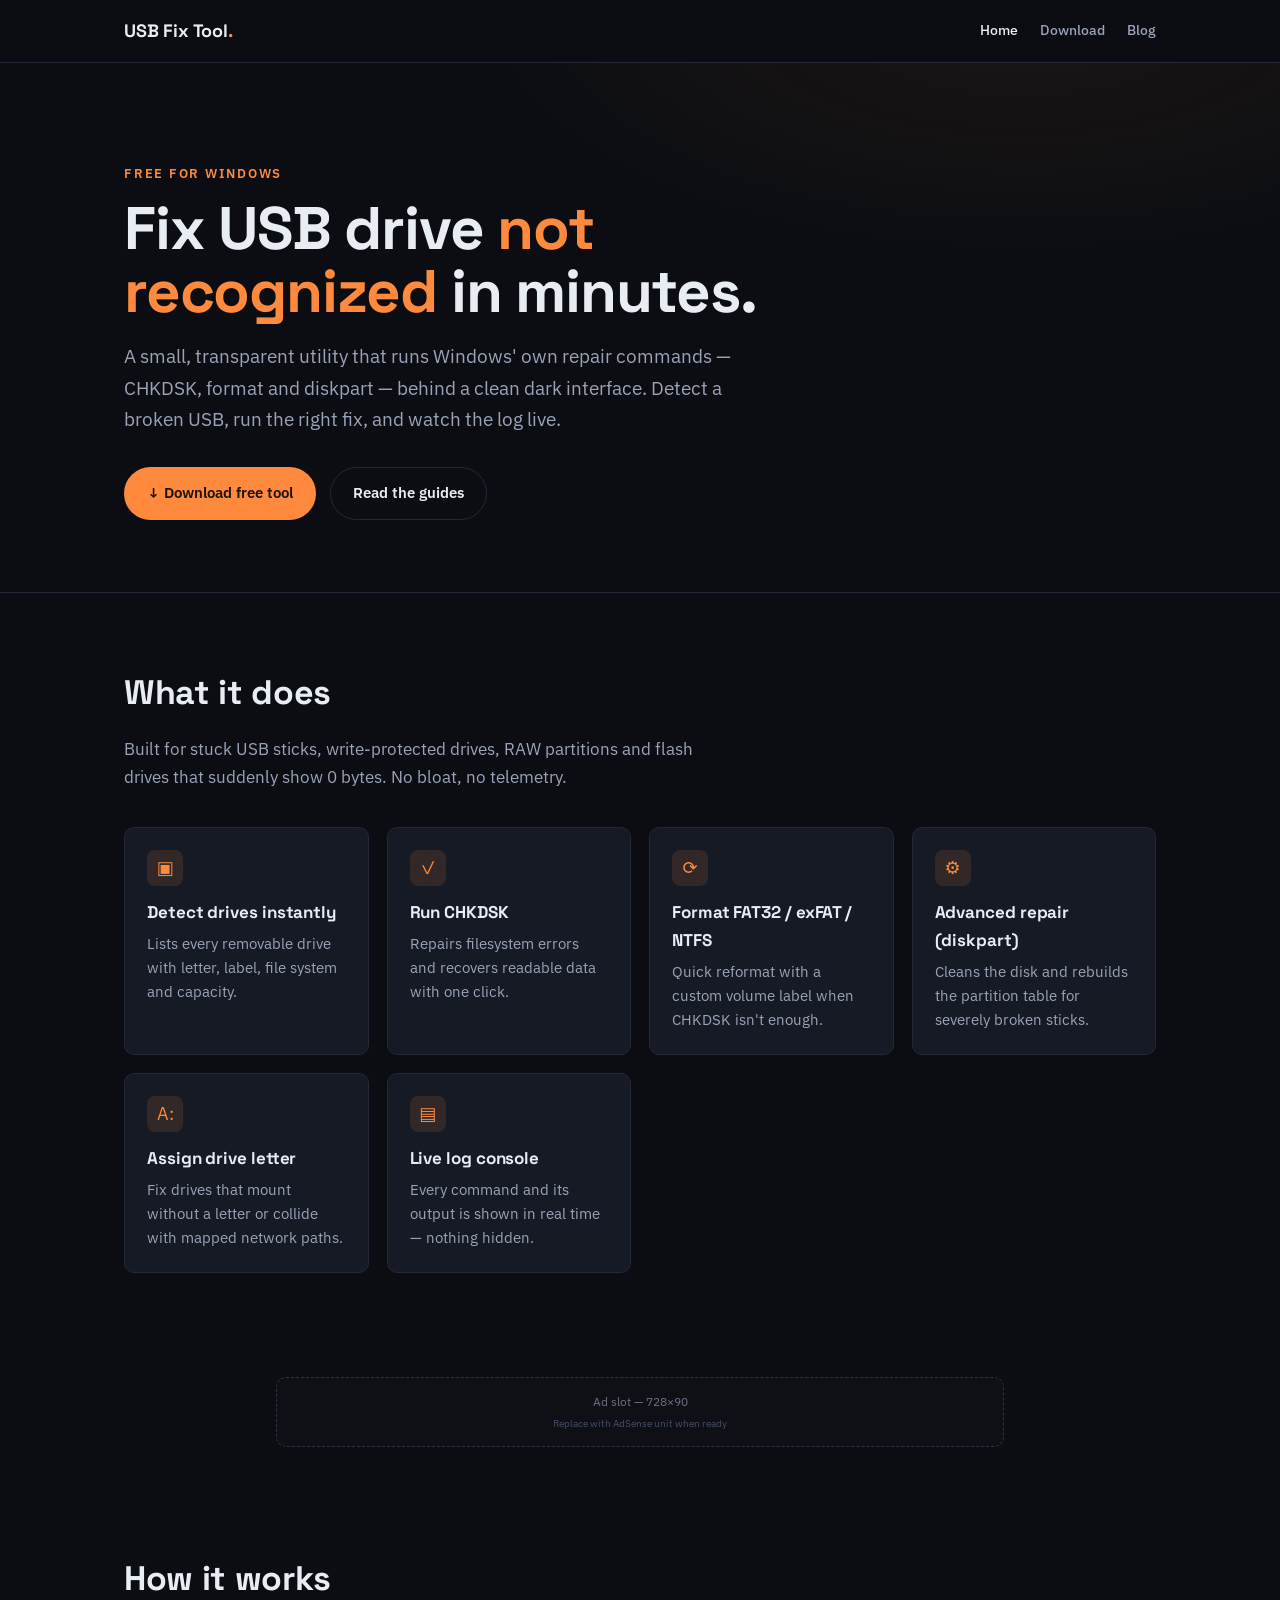
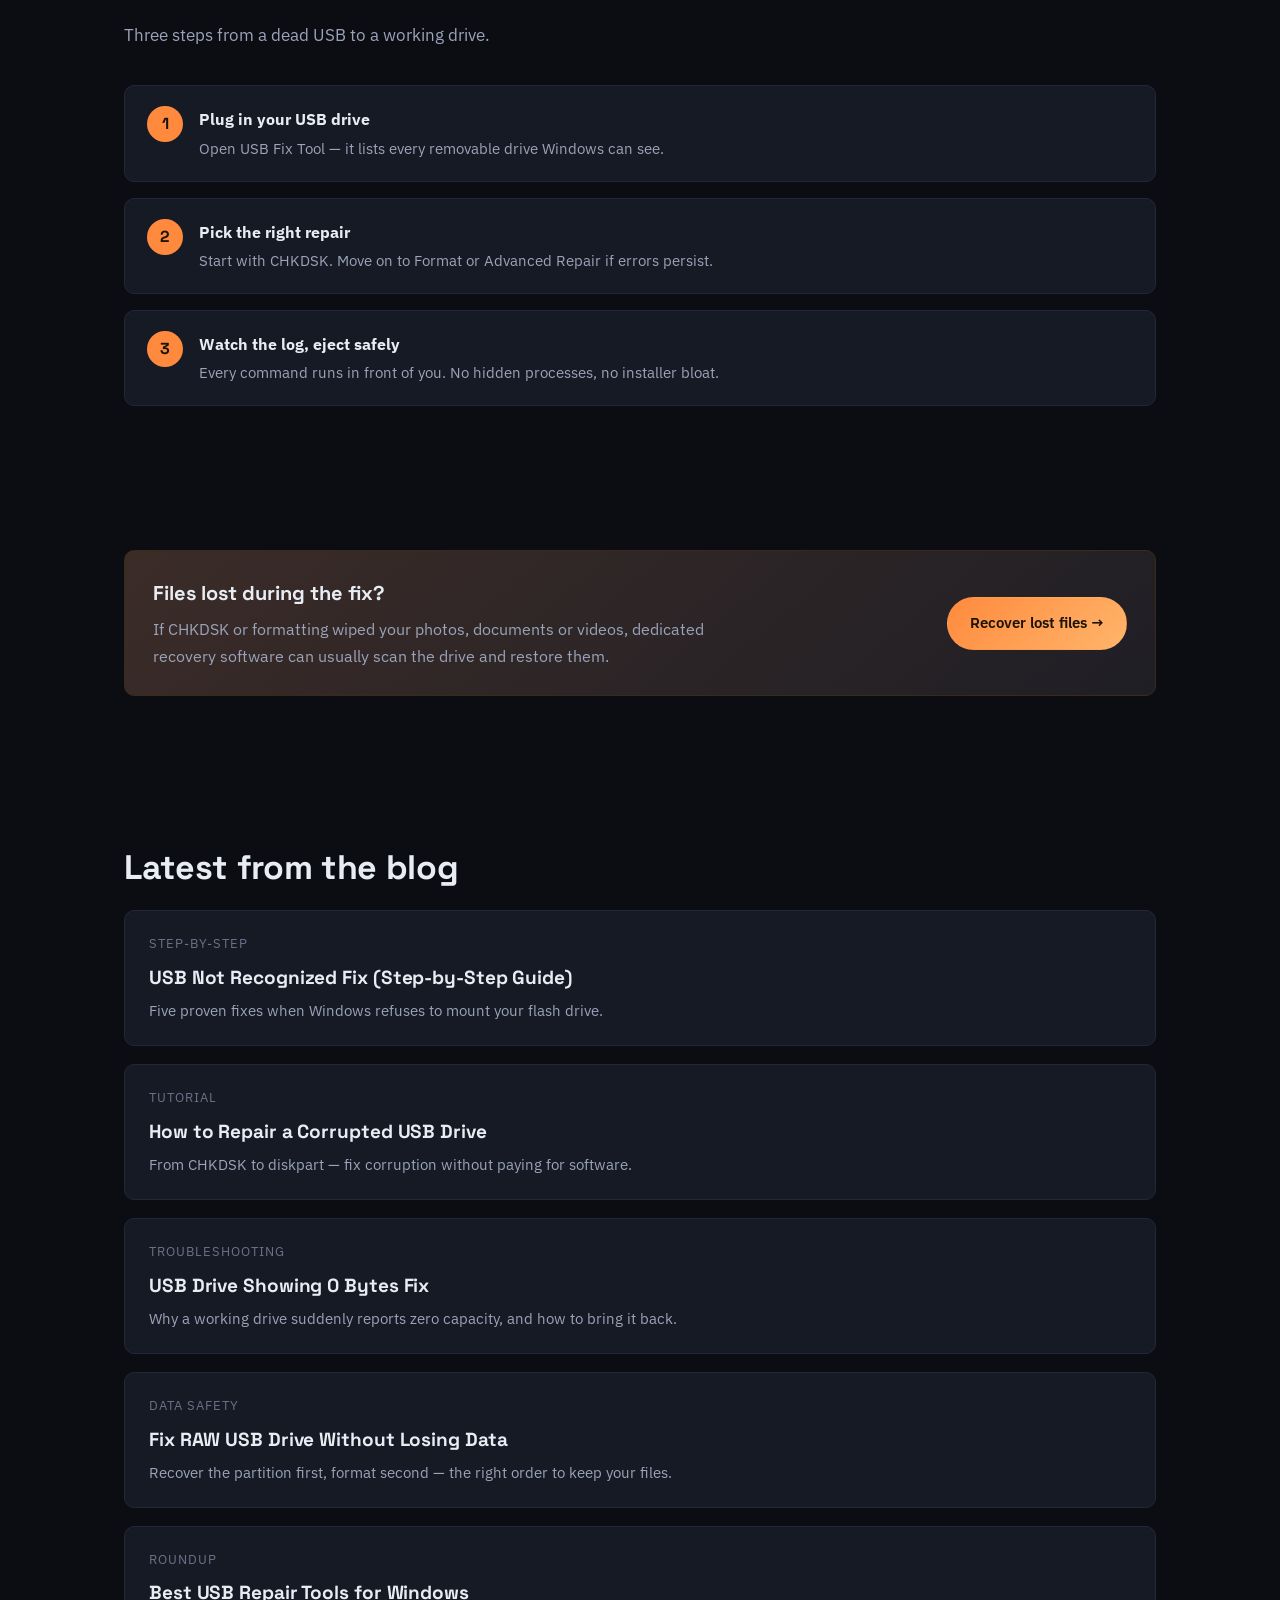
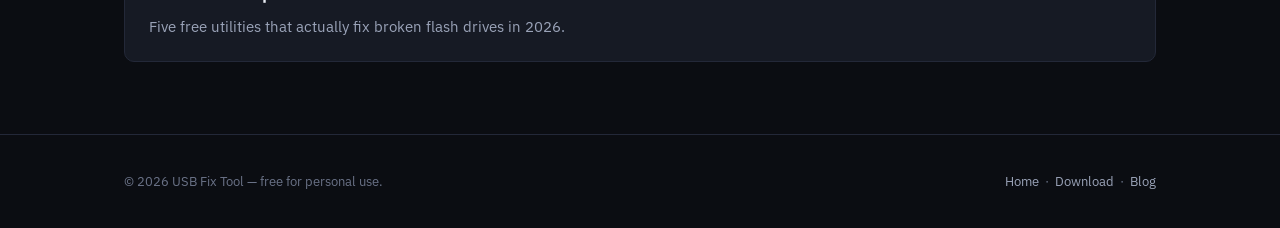
==== usb-fix-tool/website/index.html @ 9ffd5582 "auto-commit for c8b52fb1-65b9-4f06-ab28-94b35c2e2e53" ====
<!DOCTYPE html>
<html lang="en">
<head>
<meta charset="UTF-8" />
<meta name="viewport" content="width=device-width, initial-scale=1.0" />
<title>USB Fix Tool — Fix USB Drive Not Recognized in Minutes (Free)</title>
<meta name="description" content="Free Windows tool to repair USB drives that are not recognized, show 0 bytes, or appear as RAW. Run CHKDSK, format and rebuild partitions in one click.">
<meta name="keywords" content="usb fix tool, usb not recognized, repair usb drive, fix raw usb, usb 0 bytes fix, format flash drive">
<link rel="canonical" href="https://example.com/" />

<!-- Open Graph -->
<meta property="og:type" content="website" />
<meta property="og:title" content="USB Fix Tool — Fix USB Drive Not Recognized in Minutes" />
<meta property="og:description" content="A free, lightweight Windows utility to detect, repair and reformat broken USB drives." />
<meta property="og:url" content="https://example.com/" />
<meta property="og:image" content="https://example.com/assets/og-cover.png" />
<meta name="twitter:card" content="summary_large_image" />

<!-- AdSense placeholder (replace ca-pub-XXXXXXXXXX with your publisher id) -->
<!--
<script async src="https://pagead2.googlesyndication.com/pagead/js/adsbygoogle.js?client=ca-pub-XXXXXXXXXX"
        crossorigin="anonymous"></script>
-->

<!-- Analytics placeholder
<script async src="https://www.googletagmanager.com/gtag/js?id=G-XXXXXXX"></script>
<script>
  window.dataLayer = window.dataLayer || [];
  function gtag(){dataLayer.push(arguments);}
  gtag('js', new Date());
  gtag('config', 'G-XXXXXXX');
</script>
-->

<link rel="preconnect" href="https://fonts.googleapis.com">
<link rel="preconnect" href="https://fonts.gstatic.com" crossorigin>
<link href="https://fonts.googleapis.com/css2?family=Space+Grotesk:wght@500;600;700&family=IBM+Plex+Sans:wght@400;500;600&family=JetBrains+Mono:wght@400;500&display=swap" rel="stylesheet">
<link rel="stylesheet" href="css/style.css" />

<script type="application/ld+json">
{
  "@context": "https://schema.org",
  "@type": "SoftwareApplication",
  "name": "USB Fix Tool",
  "operatingSystem": "Windows 10, Windows 11",
  "applicationCategory": "UtilitiesApplication",
  "offers": { "@type": "Offer", "price": "0", "priceCurrency": "USD" },
  "aggregateRating": {
    "@type": "AggregateRating", "ratingValue": "4.7", "ratingCount": "812"
  }
}
</script>
</head>
<body>

<header class="site-header">
  <div class="nav">
    <a class="brand" href="index.html">USB Fix Tool<span class="dot">.</span></a>
    <nav class="nav-links">
      <a href="index.html">Home</a>
      <a href="download.html">Download</a>
      <a href="blog.html">Blog</a>
    </nav>
  </div>
</header>

<main>
  <section class="hero">
    <div class="container">
      <span class="eyebrow">Free for Windows</span>
      <h1>Fix USB drive <span class="accent">not recognized</span> in minutes.</h1>
      <p class="lead">
        A small, transparent utility that runs Windows' own repair commands —
        CHKDSK, format and diskpart — behind a clean dark interface. Detect
        a broken USB, run the right fix, and watch the log live.
      </p>
      <div class="hero-actions">
        <a class="btn btn-primary" href="download.html">↓ Download free tool</a>
        <a class="btn btn-ghost" href="blog.html">Read the guides</a>
      </div>
    </div>
  </section>

  <section>
    <div class="container">
      <h2>What it does</h2>
      <p class="section-lead">
        Built for stuck USB sticks, write-protected drives, RAW partitions and
        flash drives that suddenly show 0 bytes. No bloat, no telemetry.
      </p>

      <div class="grid">
        <div class="card">
          <div class="icon">▣</div>
          <h3>Detect drives instantly</h3>
          <p>Lists every removable drive with letter, label, file system and capacity.</p>
        </div>
        <div class="card">
          <div class="icon">✓</div>
          <h3>Run CHKDSK</h3>
          <p>Repairs filesystem errors and recovers readable data with one click.</p>
        </div>
        <div class="card">
          <div class="icon">⟳</div>
          <h3>Format FAT32 / exFAT / NTFS</h3>
          <p>Quick reformat with a custom volume label when CHKDSK isn't enough.</p>
        </div>
        <div class="card">
          <div class="icon">⚙</div>
          <h3>Advanced repair (diskpart)</h3>
          <p>Cleans the disk and rebuilds the partition table for severely broken sticks.</p>
        </div>
        <div class="card">
          <div class="icon">A:</div>
          <h3>Assign drive letter</h3>
          <p>Fix drives that mount without a letter or collide with mapped network paths.</p>
        </div>
        <div class="card">
          <div class="icon">▤</div>
          <h3>Live log console</h3>
          <p>Every command and its output is shown in real time — nothing hidden.</p>
        </div>
      </div>
    </div>
  </section>

  <!-- AdSense placeholder slot -->
  <div class="ad-slot" aria-label="Advertisement">
    Ad slot — 728×90
    <small>Replace with AdSense unit when ready</small>
  </div>

  <section>
    <div class="container">
      <h2>How it works</h2>
      <p class="section-lead">Three steps from a dead USB to a working drive.</p>
      <div class="steps">
        <div class="step">
          <div>
            <h4>Plug in your USB drive</h4>
            <p>Open USB Fix Tool — it lists every removable drive Windows can see.</p>
          </div>
        </div>
        <div class="step">
          <div>
            <h4>Pick the right repair</h4>
            <p>Start with CHKDSK. Move on to Format or Advanced Repair if errors persist.</p>
          </div>
        </div>
        <div class="step">
          <div>
            <h4>Watch the log, eject safely</h4>
            <p>Every command runs in front of you. No hidden processes, no installer bloat.</p>
          </div>
        </div>
      </div>
    </div>
  </section>

  <section>
    <div class="container">
      <div class="affiliate-box">
        <div>
          <h3>Files lost during the fix?</h3>
          <p>
            If CHKDSK or formatting wiped your photos, documents or videos,
            dedicated recovery software can usually scan the drive and
            restore them.
          </p>
        </div>
        <a class="btn btn-affiliate" href="https://example.com/recover?ref=usbfixtool" target="_blank" rel="nofollow sponsored noopener">
          Recover lost files →
        </a>
      </div>
    </div>
  </section>

  <section>
    <div class="container">
      <h2>Latest from the blog</h2>
      <ul class="post-list">
        <li><a href="blog/usb-not-recognized-fix.html">
          <span class="post-meta">Step-by-step</span>
          <h3>USB Not Recognized Fix (Step-by-Step Guide)</h3>
          <p>Five proven fixes when Windows refuses to mount your flash drive.</p>
        </a></li>
        <li><a href="blog/repair-corrupted-usb.html">
          <span class="post-meta">Tutorial</span>
          <h3>How to Repair a Corrupted USB Drive</h3>
          <p>From CHKDSK to diskpart — fix corruption without paying for software.</p>
        </a></li>
        <li><a href="blog/usb-0-bytes-fix.html">
          <span class="post-meta">Troubleshooting</span>
          <h3>USB Drive Showing 0 Bytes Fix</h3>
          <p>Why a working drive suddenly reports zero capacity, and how to bring it back.</p>
        </a></li>
        <li><a href="blog/fix-raw-usb-drive.html">
          <span class="post-meta">Data safety</span>
          <h3>Fix RAW USB Drive Without Losing Data</h3>
          <p>Recover the partition first, format second — the right order to keep your files.</p>
        </a></li>
        <li><a href="blog/best-usb-repair-tools.html">
          <span class="post-meta">Roundup</span>
          <h3>Best USB Repair Tools for Windows</h3>
          <p>Five free utilities that actually fix broken flash drives in 2026.</p>
        </a></li>
      </ul>
    </div>
  </section>
</main>

<footer class="site-footer">
  <div class="container">
    <div>© 2026 USB Fix Tool — free for personal use.</div>
    <div>
      <a href="index.html">Home</a> &nbsp;·&nbsp;
      <a href="download.html">Download</a> &nbsp;·&nbsp;
      <a href="blog.html">Blog</a>
    </div>
  </div>
</footer>

<script src="js/main.js"></script>
</body>
</html>
---- usb-fix-tool/website/css/style.css ----
/* =====================================================================
   USB Fix Tool — site styles
   Aesthetic: deep slate + warm amber accent, generous spacing,
   left-aligned editorial layout. Mobile-first.
   ===================================================================== */

:root {
    --bg:        #0b0d12;
    --bg-soft:   #11141c;
    --panel:     #161a24;
    --border:    #232838;
    --text:      #e8ecf3;
    --muted:     #9aa3b8;
    --dim:       #6a7287;
    --accent:    #ff8a3d;          /* warm amber */
    --accent-2:  #ffb56b;
    --link:      #8cb6ff;
    --success:   #3ddc97;
    --danger:    #ff6b6b;
    --radius:    10px;
    --shadow:    0 10px 30px -12px rgba(0,0,0,0.5);
    --maxw:      1080px;
    --font-sans: "IBM Plex Sans", "Segoe UI", system-ui, sans-serif;
    --font-mono: "JetBrains Mono", Consolas, monospace;
    --font-display: "Space Grotesk", "IBM Plex Sans", sans-serif;
}

* { box-sizing: border-box; }
html, body { margin: 0; padding: 0; }
body {
    background: var(--bg);
    color: var(--text);
    font-family: var(--font-sans);
    font-size: 16px;
    line-height: 1.65;
    -webkit-font-smoothing: antialiased;
    text-rendering: optimizeLegibility;
}
img { max-width: 100%; display: block; }
a { color: var(--link); text-decoration: none; }
a:hover { text-decoration: underline; }

.container {
    max-width: var(--maxw);
    margin: 0 auto;
    padding: 0 24px;
}

/* ---------- Header / nav -------------------------------------------- */
.site-header {
    border-bottom: 1px solid var(--border);
    background: rgba(11, 13, 18, 0.85);
    backdrop-filter: blur(8px);
    position: sticky;
    top: 0;
    z-index: 50;
}
.nav {
    display: flex;
    align-items: center;
    justify-content: space-between;
    padding: 16px 24px;
    max-width: var(--maxw);
    margin: 0 auto;
}
.brand {
    font-family: var(--font-display);
    font-weight: 700;
    font-size: 18px;
    letter-spacing: -0.01em;
    color: var(--text);
}
.brand .dot { color: var(--accent); }
.nav-links { display: flex; gap: 22px; }
.nav-links a {
    color: var(--muted);
    font-size: 14px;
    font-weight: 500;
}
.nav-links a:hover, .nav-links a.active {
    color: var(--text);
    text-decoration: none;
}

/* ---------- Hero ---------------------------------------------------- */
.hero {
    padding: 96px 0 72px;
    border-bottom: 1px solid var(--border);
    background:
        radial-gradient(900px 400px at 80% -10%,
            rgba(255,138,61,0.08), transparent 60%),
        var(--bg);
}
.hero h1 {
    font-family: var(--font-display);
    font-size: clamp(36px, 5.5vw, 60px);
    line-height: 1.05;
    letter-spacing: -0.02em;
    margin: 0 0 18px;
    max-width: 18ch;
}
.hero h1 .accent { color: var(--accent); }
.hero p.lead {
    color: var(--muted);
    font-size: 19px;
    max-width: 60ch;
    margin: 0 0 32px;
}
.hero-actions { display: flex; gap: 14px; flex-wrap: wrap; }

/* ---------- Buttons ------------------------------------------------- */
.btn {
    display: inline-flex;
    align-items: center;
    gap: 10px;
    padding: 13px 22px;
    border-radius: 999px;
    font-weight: 600;
    font-size: 15px;
    border: 1px solid transparent;
    cursor: pointer;
    transition: transform 120ms ease, background-color 150ms ease;
    text-decoration: none;
}
.btn:hover { text-decoration: none; transform: translateY(-1px); }
.btn-primary {
    background: var(--accent);
    color: #1b1305;
}
.btn-primary:hover { background: var(--accent-2); }
.btn-ghost {
    background: transparent;
    color: var(--text);
    border-color: var(--border);
}
.btn-ghost:hover { border-color: var(--muted); }
.btn-affiliate {
    background: linear-gradient(135deg, #ff8a3d, #ffb56b);
    color: #1b1305;
}

/* ---------- Sections ------------------------------------------------ */
section { padding: 72px 0; }
section h2 {
    font-family: var(--font-display);
    font-size: clamp(26px, 3vw, 34px);
    margin: 0 0 14px;
    letter-spacing: -0.01em;
}
section p.section-lead {
    color: var(--muted);
    max-width: 60ch;
    margin: 0 0 36px;
    font-size: 17px;
}

/* ---------- Feature grid ------------------------------------------- */
.grid {
    display: grid;
    gap: 18px;
    grid-template-columns: repeat(auto-fit, minmax(240px, 1fr));
}
.card {
    background: var(--panel);
    border: 1px solid var(--border);
    border-radius: var(--radius);
    padding: 22px;
    transition: border-color 150ms ease, transform 150ms ease;
}
.card:hover {
    border-color: #2f364a;
    transform: translateY(-2px);
}
.card .icon {
    width: 36px; height: 36px;
    display: inline-flex;
    align-items: center; justify-content: center;
    border-radius: 8px;
    background: rgba(255,138,61,0.12);
    color: var(--accent);
    font-size: 18px;
    margin-bottom: 12px;
}
.card h3 {
    font-size: 17px;
    margin: 0 0 6px;
    font-family: var(--font-display);
    letter-spacing: -0.005em;
}
.card p { margin: 0; color: var(--muted); font-size: 14.5px; }

/* ---------- Steps --------------------------------------------------- */
.steps { display: grid; gap: 16px; counter-reset: step; }
.step {
    display: flex; gap: 16px;
    background: var(--panel);
    border: 1px solid var(--border);
    border-radius: var(--radius);
    padding: 20px 22px;
}
.step::before {
    counter-increment: step;
    content: counter(step);
    flex-shrink: 0;
    width: 36px; height: 36px;
    border-radius: 50%;
    background: var(--accent);
    color: #1b1305;
    font-weight: 700;
    display: flex; align-items: center; justify-content: center;
    font-family: var(--font-display);
}
.step h4 { margin: 0 0 4px; font-size: 16px; }
.step p { margin: 0; color: var(--muted); font-size: 14.5px; }

/* ---------- Affiliate / promo box ---------------------------------- */
.affiliate-box {
    background:
        linear-gradient(140deg, rgba(255,138,61,0.16), rgba(255,138,61,0.04)),
        var(--panel);
    border: 1px solid #3a2a18;
    border-radius: var(--radius);
    padding: 26px 28px;
    display: flex;
    flex-wrap: wrap;
    align-items: center;
    justify-content: space-between;
    gap: 18px;
}
.affiliate-box h3 {
    margin: 0 0 6px;
    font-family: var(--font-display);
    font-size: 20px;
}
.affiliate-box p { margin: 0; color: var(--muted); max-width: 60ch; }

/* ---------- Ad slot placeholder ------------------------------------ */
.ad-slot {
    border: 1px dashed #2c3346;
    border-radius: var(--radius);
    padding: 14px;
    text-align: center;
    color: var(--dim);
    font-size: 12px;
    margin: 32px auto;
    background: rgba(255,255,255,0.015);
    max-width: 728px;
}
.ad-slot small { display: block; margin-top: 4px; color: #45506a; }

/* ---------- Blog list ---------------------------------------------- */
.post-list { display: grid; gap: 18px; margin: 0; padding: 0; list-style: none; }
.post-list a {
    display: block;
    background: var(--panel);
    border: 1px solid var(--border);
    border-radius: var(--radius);
    padding: 22px 24px;
    color: var(--text);
    transition: border-color 150ms ease, transform 150ms ease;
}
.post-list a:hover {
    text-decoration: none;
    border-color: #3a435c;
    transform: translateY(-2px);
}
.post-list h3 {
    margin: 0 0 6px;
    font-family: var(--font-display);
    font-size: 19px;
    letter-spacing: -0.005em;
}
.post-list p { margin: 0; color: var(--muted); font-size: 14.5px; }
.post-meta {
    color: var(--dim); font-size: 12.5px;
    text-transform: uppercase; letter-spacing: 0.08em;
    margin-bottom: 8px; display: block;
}

/* ---------- Article (blog post) ------------------------------------ */
.article {
    max-width: 760px;
    margin: 0 auto;
    padding: 64px 24px;
}
.article header { margin-bottom: 36px; }
.article h1 {
    font-family: var(--font-display);
    font-size: clamp(30px, 4vw, 42px);
    line-height: 1.15;
    letter-spacing: -0.02em;
    margin: 0 0 14px;
}
.article .post-meta { margin-bottom: 0; }
.article h2 {
    font-family: var(--font-display);
    font-size: 26px;
    margin: 48px 0 14px;
    letter-spacing: -0.01em;
    border-top: 1px solid var(--border);
    padding-top: 36px;
}
.article h3 {
    font-size: 19px;
    margin: 28px 0 10px;
    color: var(--text);
}
.article p, .article li { color: #d3d8e3; font-size: 16.5px; }
.article ul, .article ol { padding-left: 22px; }
.article li { margin: 6px 0; }
.article code {
    background: #0a0d14; border: 1px solid var(--border);
    padding: 2px 6px; border-radius: 4px;
    font-family: var(--font-mono); font-size: 14px;
    color: #f1c992;
}
.article pre {
    background: #0a0d14; border: 1px solid var(--border);
    border-radius: var(--radius); padding: 16px; overflow-x: auto;
    font-family: var(--font-mono); font-size: 13.5px; color: #c4d3e8;
}
.article blockquote {
    margin: 24px 0; padding: 14px 20px;
    border-left: 3px solid var(--accent);
    background: rgba(255,138,61,0.06);
    color: var(--text);
}

.callout {
    margin: 28px 0;
    padding: 18px 22px;
    border-left: 3px solid var(--accent);
    background: rgba(255,138,61,0.06);
    border-radius: 0 var(--radius) var(--radius) 0;
}
.callout strong { color: var(--accent); }

/* ---------- Footer -------------------------------------------------- */
.site-footer {
    border-top: 1px solid var(--border);
    padding: 36px 0;
    color: var(--dim);
    font-size: 13px;
}
.site-footer .container {
    display: flex; justify-content: space-between; flex-wrap: wrap;
    gap: 12px;
}
.site-footer a { color: var(--muted); }

/* ---------- Misc utilities ----------------------------------------- */
.eyebrow {
    color: var(--accent);
    font-size: 12.5px;
    font-weight: 600;
    letter-spacing: 0.14em;
    text-transform: uppercase;
    margin-bottom: 14px;
    display: inline-block;
}
.divider { height: 1px; background: var(--border); margin: 36px 0; }
.muted { color: var(--muted); }

/* ---------- Responsive ---------------------------------------------- */
@media (max-width: 600px) {
    .hero { padding: 64px 0 48px; }
    section { padding: 56px 0; }
    .nav-links { gap: 14px; }
    .affiliate-box { flex-direction: column; align-items: flex-start; }
    .article h2 { padding-top: 28px; margin-top: 36px; }
}
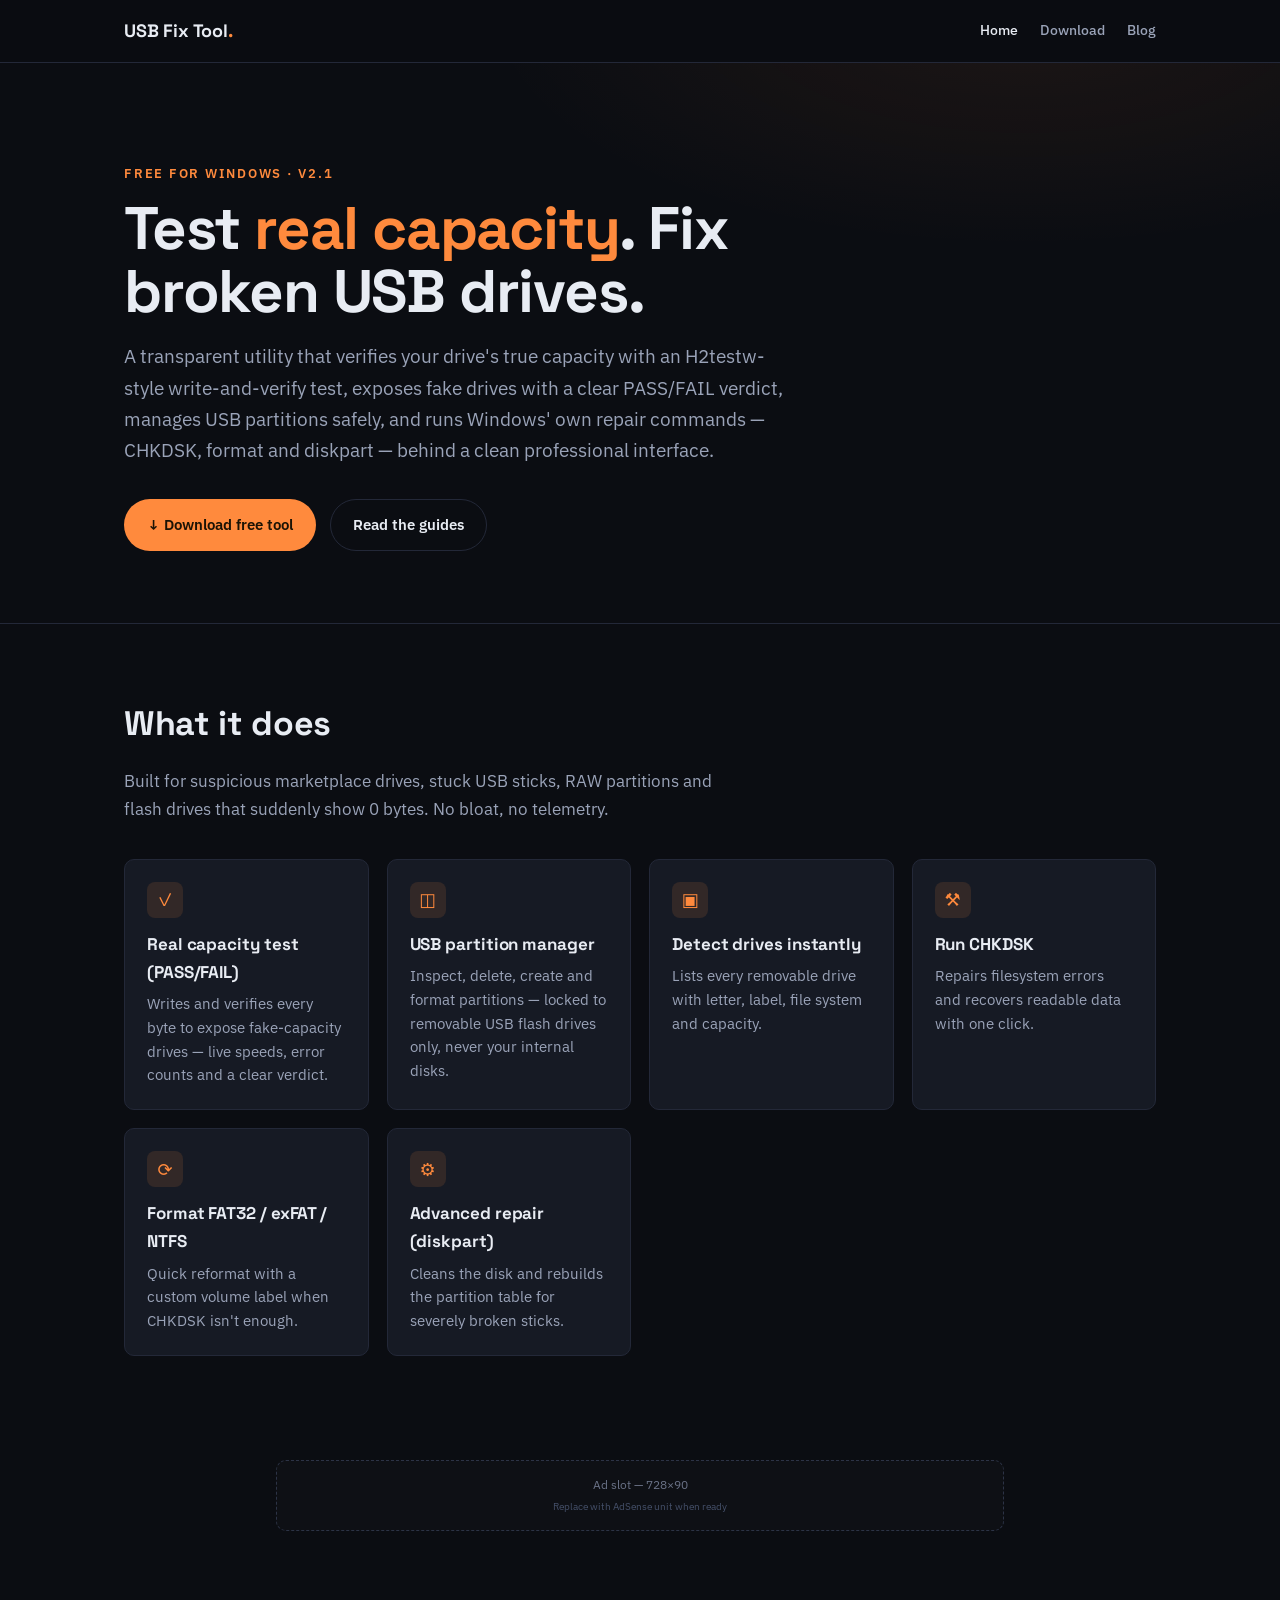
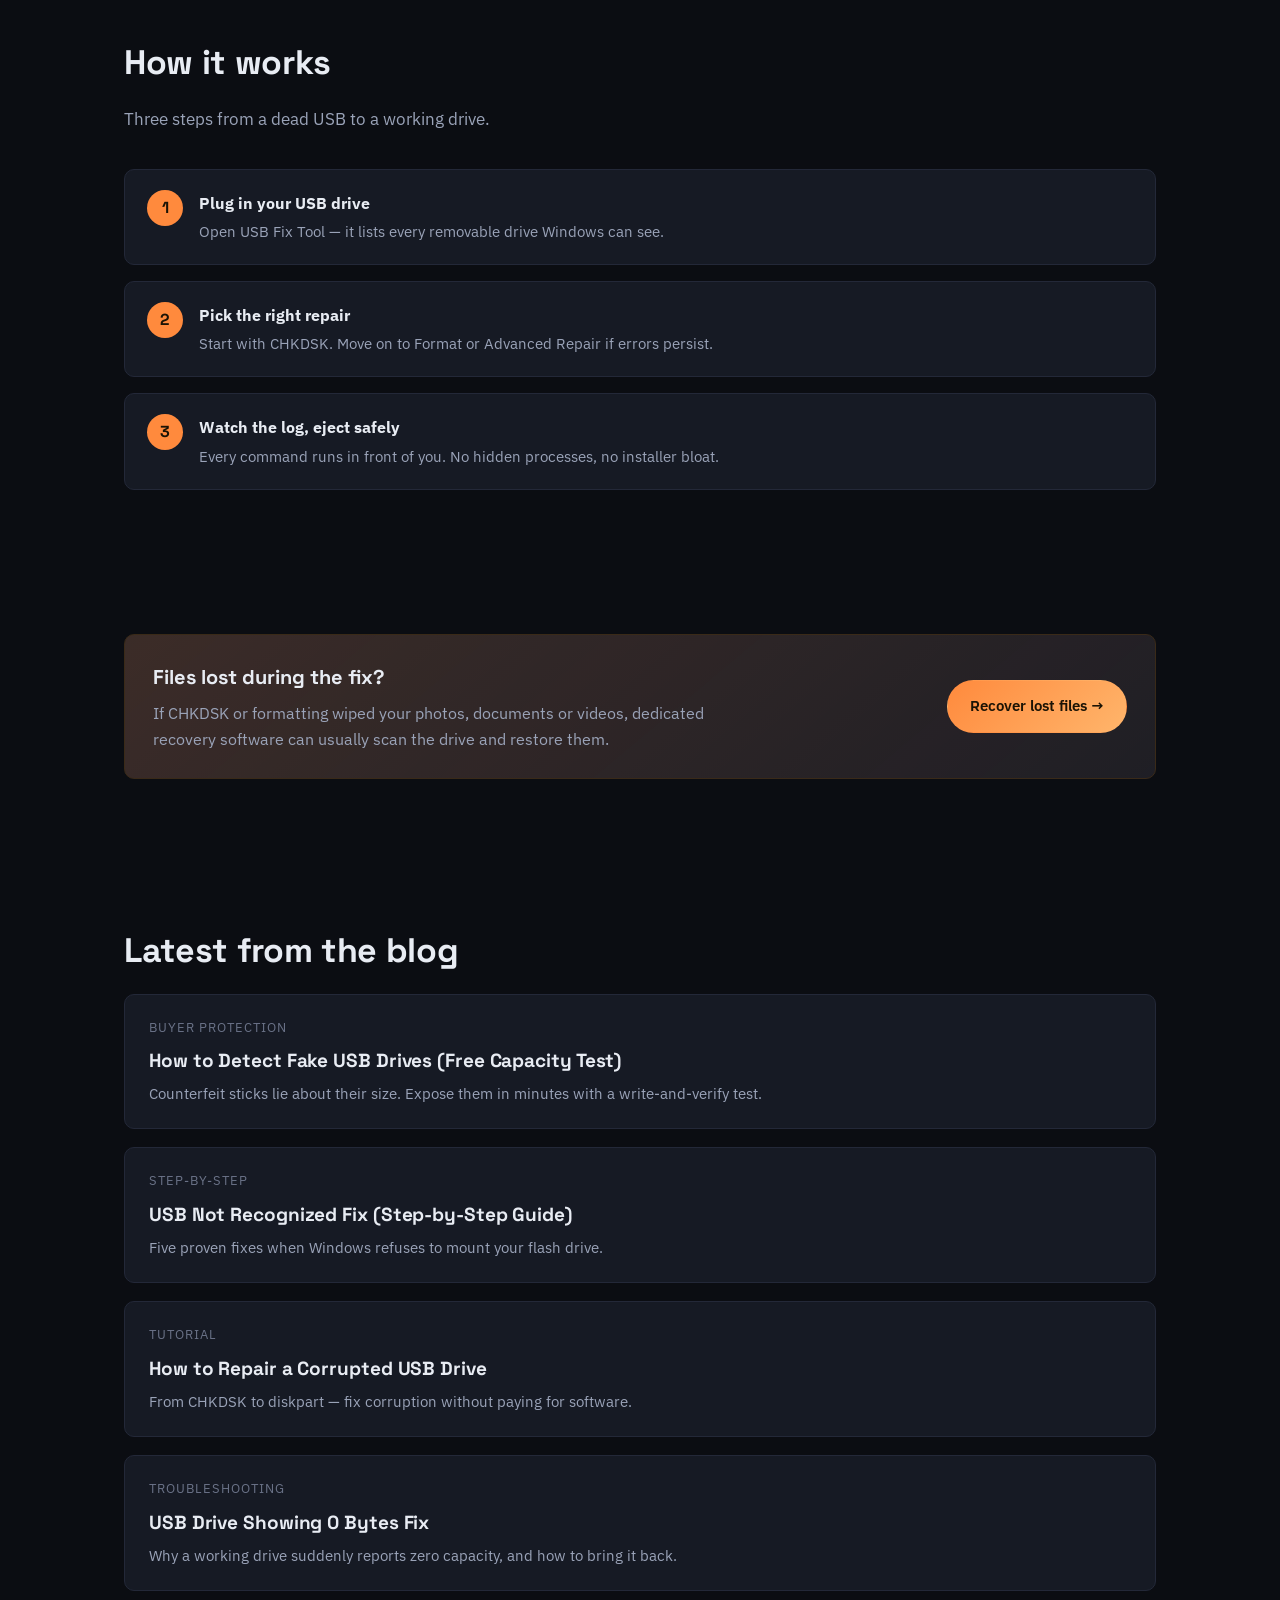
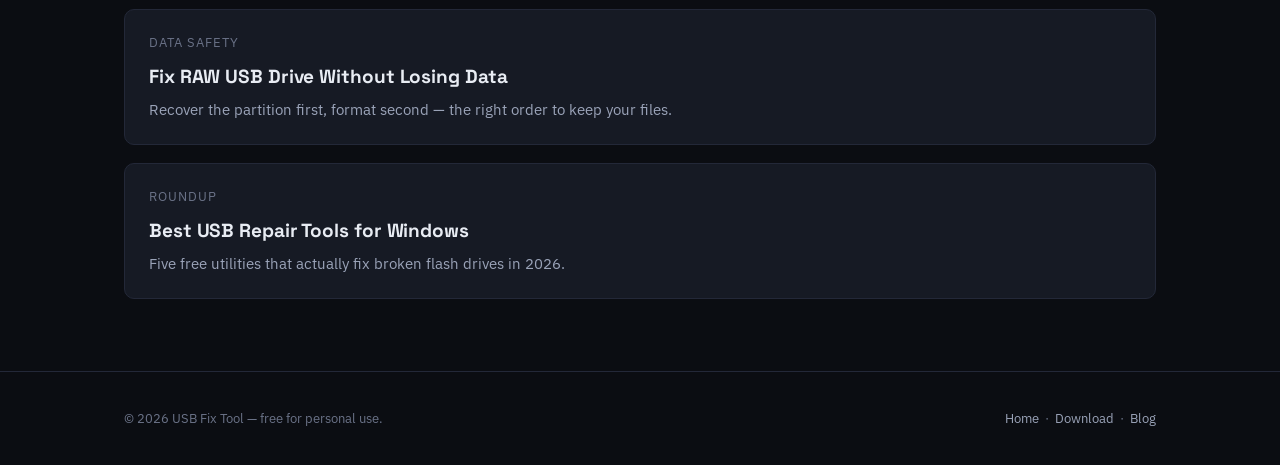
==== commit fb31d991: "auto-commit for c32a152f-622d-4a15-9b32-982b1761af4a" ====
--- a/usb-fix-tool/website/index.html
+++ b/usb-fix-tool/website/index.html
@@ -3,10 +3,11 @@
 <head>
 <meta charset="UTF-8" />
 <meta name="viewport" content="width=device-width, initial-scale=1.0" />
-<title>USB Fix Tool — Fix USB Drive Not Recognized in Minutes (Free)</title>
-<meta name="description" content="Free Windows tool to repair USB drives that are not recognized, show 0 bytes, or appear as RAW. Run CHKDSK, format and rebuild partitions in one click.">
-<meta name="keywords" content="usb fix tool, usb not recognized, repair usb drive, fix raw usb, usb 0 bytes fix, format flash drive">
+<title>USB Fix Tool — Test Real USB Capacity &amp; Fix Broken Drives (Free)</title>
+<meta name="description" content="Free Windows tool to verify real USB capacity (detect fake drives), repair drives that are not recognized, show 0 bytes or appear as RAW, and manage USB partitions safely.">
+<meta name="keywords" content="usb fix tool, usb capacity test, detect fake usb, usb not recognized, repair usb drive, fix raw usb, usb partition manager, format flash drive">
 <link rel="canonical" href="https://example.com/" />
+<link rel="icon" type="image/png" href="assets/favicon.png" />
 
 <!-- Open Graph -->
 <meta property="og:type" content="website" />
@@ -67,12 +68,14 @@
 <main>
   <section class="hero">
     <div class="container">
-      <span class="eyebrow">Free for Windows</span>
-      <h1>Fix USB drive <span class="accent">not recognized</span> in minutes.</h1>
+      <span class="eyebrow">Free for Windows · v2.1</span>
+      <h1>Test <span class="accent">real capacity</span>. Fix broken USB drives.</h1>
       <p class="lead">
-        A small, transparent utility that runs Windows' own repair commands —
-        CHKDSK, format and diskpart — behind a clean dark interface. Detect
-        a broken USB, run the right fix, and watch the log live.
+        A transparent utility that verifies your drive's true capacity
+        with an H2testw-style write-and-verify test, exposes fake
+        drives with a clear PASS/FAIL verdict, manages USB partitions
+        safely, and runs Windows' own repair commands — CHKDSK, format
+        and diskpart — behind a clean professional interface.
       </p>
       <div class="hero-actions">
         <a class="btn btn-primary" href="download.html">↓ Download free tool</a>
@@ -85,18 +88,29 @@
     <div class="container">
       <h2>What it does</h2>
       <p class="section-lead">
-        Built for stuck USB sticks, write-protected drives, RAW partitions and
-        flash drives that suddenly show 0 bytes. No bloat, no telemetry.
+        Built for suspicious marketplace drives, stuck USB sticks,
+        RAW partitions and flash drives that suddenly show 0 bytes.
+        No bloat, no telemetry.
       </p>
 
       <div class="grid">
+        <div class="card">
+          <div class="icon">✓</div>
+          <h3>Real capacity test (PASS/FAIL)</h3>
+          <p>Writes and verifies every byte to expose fake-capacity drives — live speeds, error counts and a clear verdict.</p>
+        </div>
+        <div class="card">
+          <div class="icon">◫</div>
+          <h3>USB partition manager</h3>
+          <p>Inspect, delete, create and format partitions — locked to removable USB flash drives only, never your internal disks.</p>
+        </div>
         <div class="card">
           <div class="icon">▣</div>
           <h3>Detect drives instantly</h3>
           <p>Lists every removable drive with letter, label, file system and capacity.</p>
         </div>
         <div class="card">
-          <div class="icon">✓</div>
+          <div class="icon">⚒</div>
           <h3>Run CHKDSK</h3>
           <p>Repairs filesystem errors and recovers readable data with one click.</p>
         </div>
@@ -109,16 +123,6 @@
           <div class="icon">⚙</div>
           <h3>Advanced repair (diskpart)</h3>
           <p>Cleans the disk and rebuilds the partition table for severely broken sticks.</p>
-        </div>
-        <div class="card">
-          <div class="icon">A:</div>
-          <h3>Assign drive letter</h3>
-          <p>Fix drives that mount without a letter or collide with mapped network paths.</p>
-        </div>
-        <div class="card">
-          <div class="icon">▤</div>
-          <h3>Live log console</h3>
-          <p>Every command and its output is shown in real time — nothing hidden.</p>
         </div>
       </div>
     </div>
@@ -179,6 +183,11 @@
     <div class="container">
       <h2>Latest from the blog</h2>
       <ul class="post-list">
+        <li><a href="blog/detect-fake-usb-drives.html">
+          <span class="post-meta">Buyer protection</span>
+          <h3>How to Detect Fake USB Drives (Free Capacity Test)</h3>
+          <p>Counterfeit sticks lie about their size. Expose them in minutes with a write-and-verify test.</p>
+        </a></li>
         <li><a href="blog/usb-not-recognized-fix.html">
           <span class="post-meta">Step-by-step</span>
           <h3>USB Not Recognized Fix (Step-by-Step Guide)</h3>
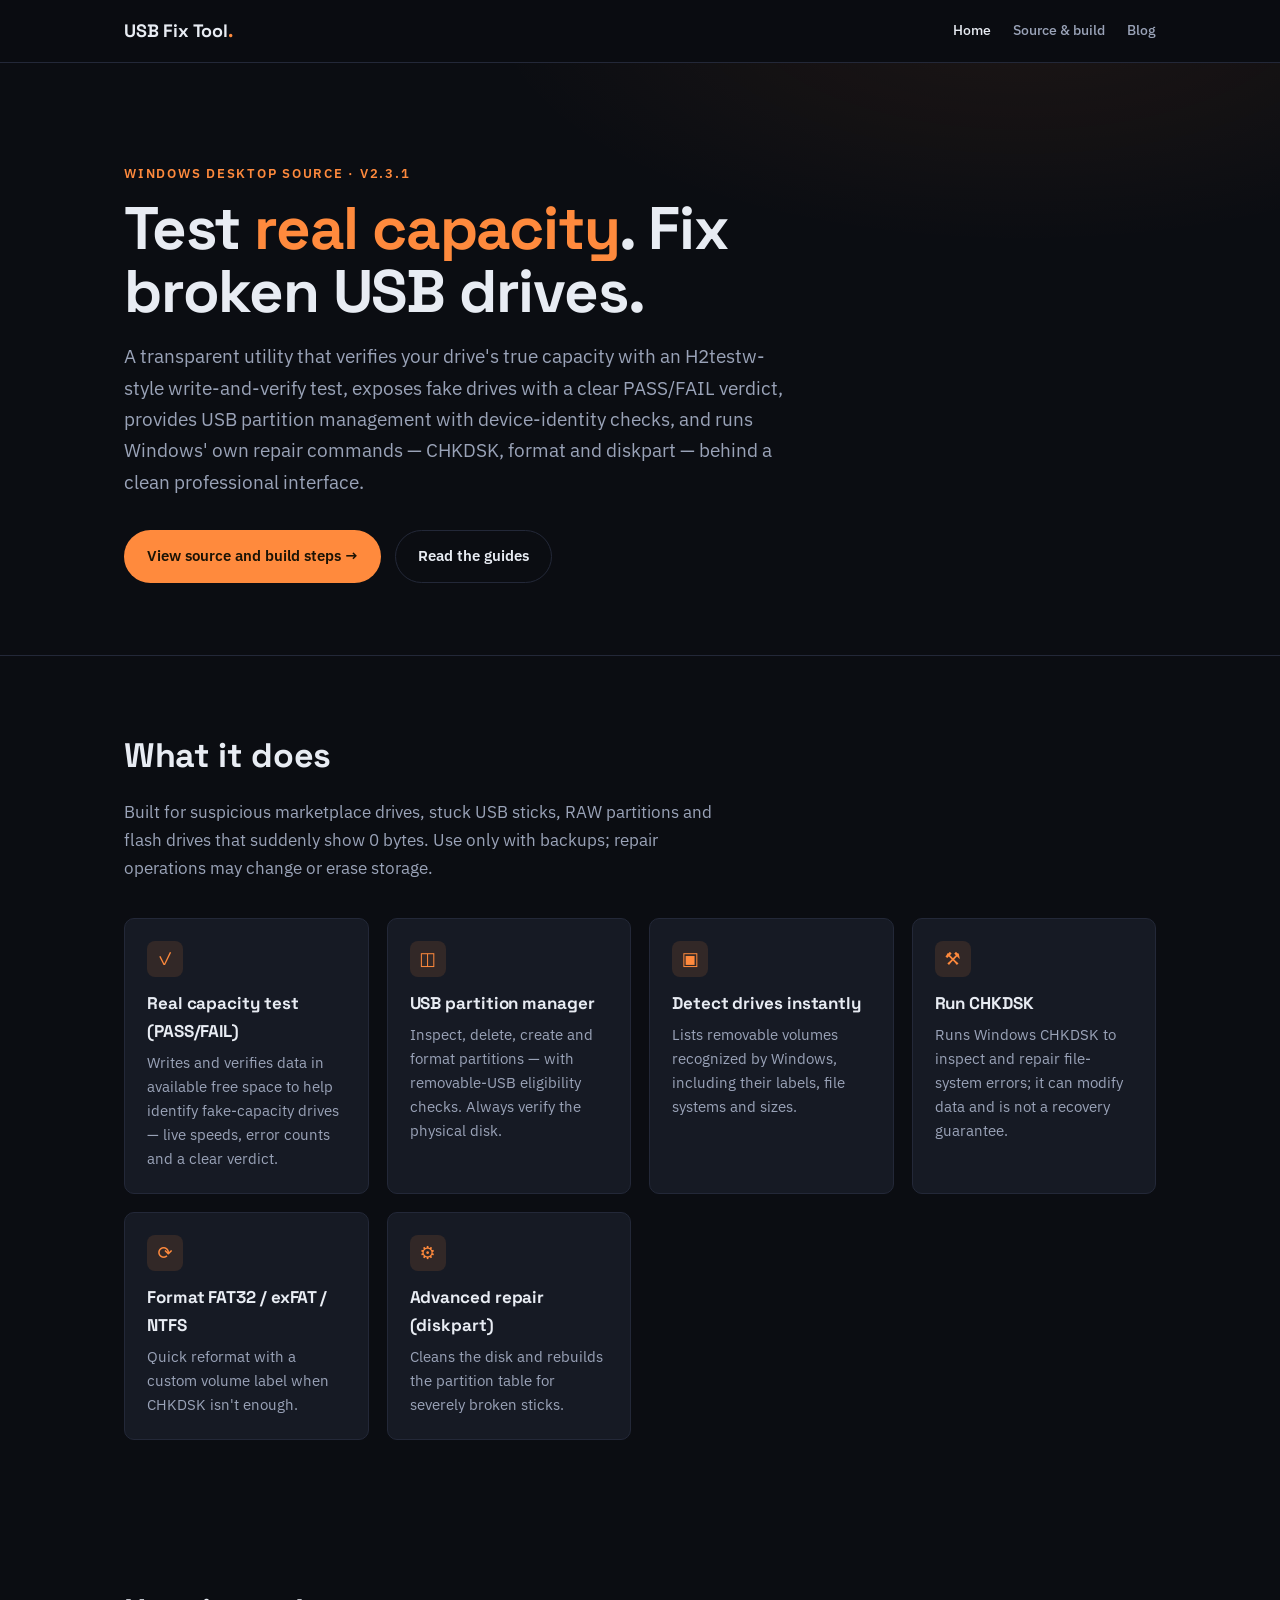
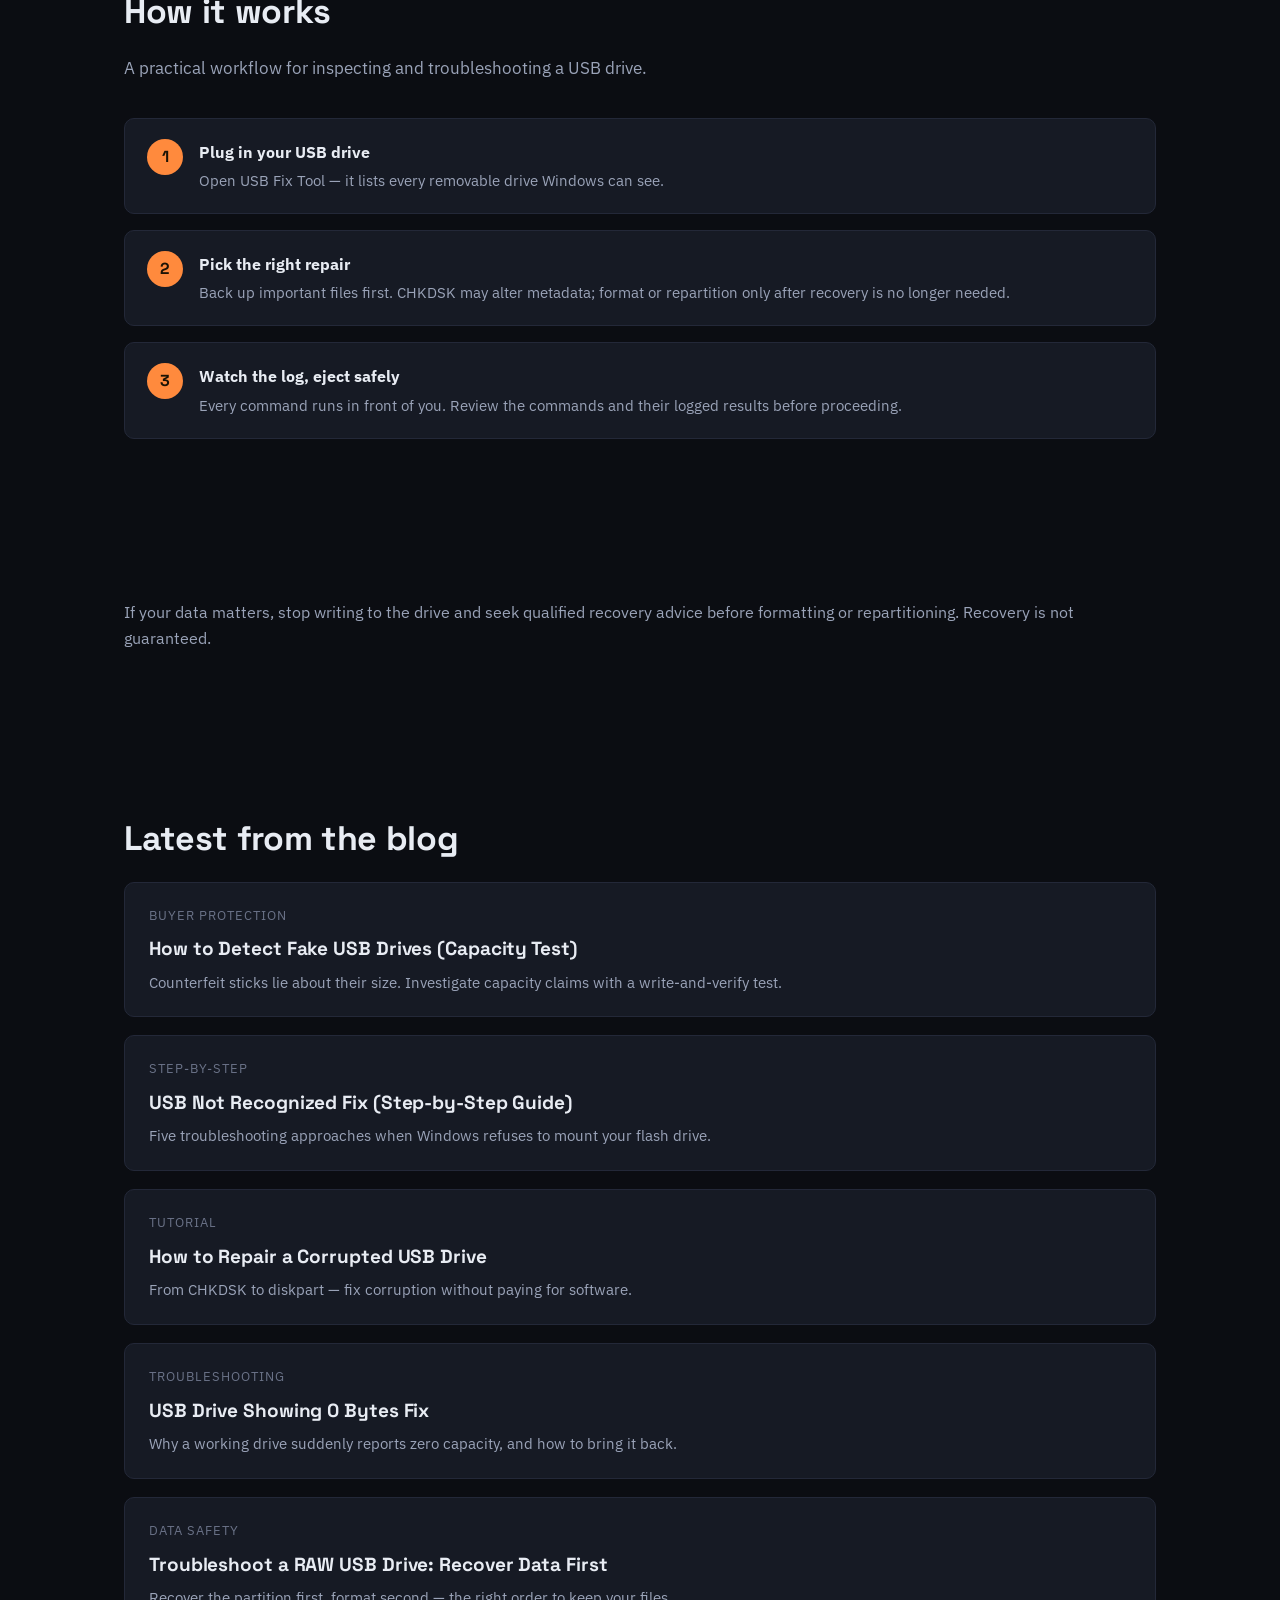
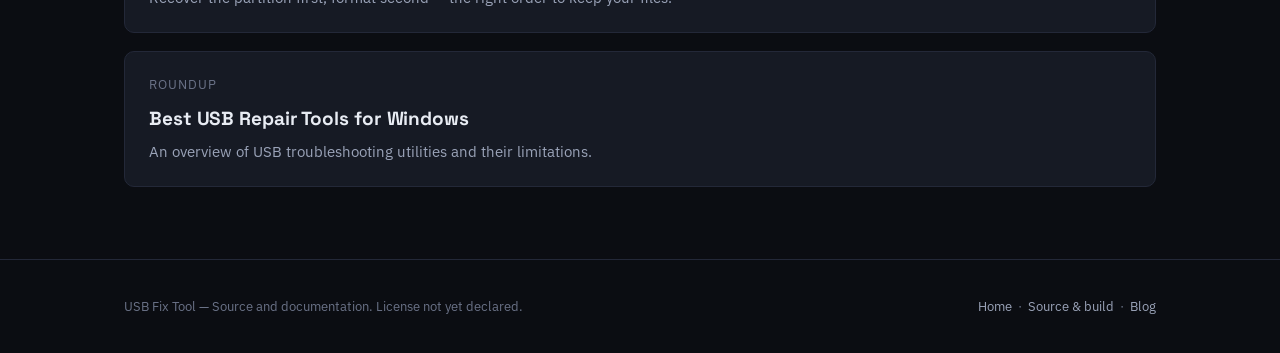
==== commit 29a20747: "site: remove unsupported claims and add desktop CI verification" ====
--- a/usb-fix-tool/website/index.html
+++ b/usb-fix-tool/website/index.html
@@ -6,32 +6,16 @@
 <title>USB Fix Tool — Test Real USB Capacity &amp; Fix Broken Drives (Free)</title>
 <meta name="description" content="Free Windows tool to verify real USB capacity (detect fake drives), repair drives that are not recognized, show 0 bytes or appear as RAW, and manage USB partitions safely.">
 <meta name="keywords" content="usb fix tool, usb capacity test, detect fake usb, usb not recognized, repair usb drive, fix raw usb, usb partition manager, format flash drive">
-<link rel="canonical" href="https://example.com/" />
+
 <link rel="icon" type="image/png" href="assets/favicon.png" />
 
 <!-- Open Graph -->
 <meta property="og:type" content="website" />
 <meta property="og:title" content="USB Fix Tool — Fix USB Drive Not Recognized in Minutes" />
 <meta property="og:description" content="A free, lightweight Windows utility to detect, repair and reformat broken USB drives." />
-<meta property="og:url" content="https://example.com/" />
-<meta property="og:image" content="https://example.com/assets/og-cover.png" />
+
+
 <meta name="twitter:card" content="summary_large_image" />
-
-<!-- AdSense placeholder (replace ca-pub-XXXXXXXXXX with your publisher id) -->
-<!--
-<script async src="https://pagead2.googlesyndication.com/pagead/js/adsbygoogle.js?client=ca-pub-XXXXXXXXXX"
-        crossorigin="anonymous"></script>
--->
-
-<!-- Analytics placeholder
-<script async src="https://www.googletagmanager.com/gtag/js?id=G-XXXXXXX"></script>
-<script>
-  window.dataLayer = window.dataLayer || [];
-  function gtag(){dataLayer.push(arguments);}
-  gtag('js', new Date());
-  gtag('config', 'G-XXXXXXX');
-</script>
--->
 
 <link rel="preconnect" href="https://fonts.googleapis.com">
 <link rel="preconnect" href="https://fonts.gstatic.com" crossorigin>
@@ -45,10 +29,7 @@
   "name": "USB Fix Tool",
   "operatingSystem": "Windows 10, Windows 11",
   "applicationCategory": "UtilitiesApplication",
-  "offers": { "@type": "Offer", "price": "0", "priceCurrency": "USD" },
-  "aggregateRating": {
-    "@type": "AggregateRating", "ratingValue": "4.7", "ratingCount": "812"
-  }
+  "description": "Windows USB storage verification and repair application; source code publicly visible"
 }
 </script>
 </head>
@@ -59,7 +40,7 @@
     <a class="brand" href="index.html">USB Fix Tool<span class="dot">.</span></a>
     <nav class="nav-links">
       <a href="index.html">Home</a>
-      <a href="download.html">Download</a>
+      <a href="download.html">Source &amp; build</a>
       <a href="blog.html">Blog</a>
     </nav>
   </div>
@@ -68,17 +49,16 @@
 <main>
   <section class="hero">
     <div class="container">
-      <span class="eyebrow">Free for Windows · v2.1</span>
+      <span class="eyebrow">Windows desktop source · v2.3.1</span>
       <h1>Test <span class="accent">real capacity</span>. Fix broken USB drives.</h1>
       <p class="lead">
         A transparent utility that verifies your drive's true capacity
         with an H2testw-style write-and-verify test, exposes fake
-        drives with a clear PASS/FAIL verdict, manages USB partitions
-        safely, and runs Windows' own repair commands — CHKDSK, format
+        drives with a clear PASS/FAIL verdict, provides USB partition management with device-identity checks, and runs Windows' own repair commands — CHKDSK, format
         and diskpart — behind a clean professional interface.
       </p>
       <div class="hero-actions">
-        <a class="btn btn-primary" href="download.html">↓ Download free tool</a>
+        <a class="btn btn-primary" href="download.html">View source and build steps →</a>
         <a class="btn btn-ghost" href="blog.html">Read the guides</a>
       </div>
     </div>
@@ -90,29 +70,29 @@
       <p class="section-lead">
         Built for suspicious marketplace drives, stuck USB sticks,
         RAW partitions and flash drives that suddenly show 0 bytes.
-        No bloat, no telemetry.
+        Use only with backups; repair operations may change or erase storage.
       </p>
 
       <div class="grid">
         <div class="card">
           <div class="icon">✓</div>
           <h3>Real capacity test (PASS/FAIL)</h3>
-          <p>Writes and verifies every byte to expose fake-capacity drives — live speeds, error counts and a clear verdict.</p>
+          <p>Writes and verifies data in available free space to help identify fake-capacity drives — live speeds, error counts and a clear verdict.</p>
         </div>
         <div class="card">
           <div class="icon">◫</div>
           <h3>USB partition manager</h3>
-          <p>Inspect, delete, create and format partitions — locked to removable USB flash drives only, never your internal disks.</p>
+          <p>Inspect, delete, create and format partitions — with removable-USB eligibility checks. Always verify the physical disk.</p>
         </div>
         <div class="card">
           <div class="icon">▣</div>
           <h3>Detect drives instantly</h3>
-          <p>Lists every removable drive with letter, label, file system and capacity.</p>
+          <p>Lists removable volumes recognized by Windows, including their labels, file systems and sizes.</p>
         </div>
         <div class="card">
           <div class="icon">⚒</div>
           <h3>Run CHKDSK</h3>
-          <p>Repairs filesystem errors and recovers readable data with one click.</p>
+          <p>Runs Windows CHKDSK to inspect and repair file-system errors; it can modify data and is not a recovery guarantee.</p>
         </div>
         <div class="card">
           <div class="icon">⟳</div>
@@ -127,17 +107,10 @@
       </div>
     </div>
   </section>
-
-  <!-- AdSense placeholder slot -->
-  <div class="ad-slot" aria-label="Advertisement">
-    Ad slot — 728×90
-    <small>Replace with AdSense unit when ready</small>
-  </div>
-
-  <section>
+<section>
     <div class="container">
       <h2>How it works</h2>
-      <p class="section-lead">Three steps from a dead USB to a working drive.</p>
+      <p class="section-lead">A practical workflow for inspecting and troubleshooting a USB drive.</p>
       <div class="steps">
         <div class="step">
           <div>
@@ -148,13 +121,13 @@
         <div class="step">
           <div>
             <h4>Pick the right repair</h4>
-            <p>Start with CHKDSK. Move on to Format or Advanced Repair if errors persist.</p>
+            <p>Back up important files first. CHKDSK may alter metadata; format or repartition only after recovery is no longer needed.</p>
           </div>
         </div>
         <div class="step">
           <div>
             <h4>Watch the log, eject safely</h4>
-            <p>Every command runs in front of you. No hidden processes, no installer bloat.</p>
+            <p>Every command runs in front of you. Review the commands and their logged results before proceeding.</p>
           </div>
         </div>
       </div>
@@ -163,19 +136,7 @@
 
   <section>
     <div class="container">
-      <div class="affiliate-box">
-        <div>
-          <h3>Files lost during the fix?</h3>
-          <p>
-            If CHKDSK or formatting wiped your photos, documents or videos,
-            dedicated recovery software can usually scan the drive and
-            restore them.
-          </p>
-        </div>
-        <a class="btn btn-affiliate" href="https://example.com/recover?ref=usbfixtool" target="_blank" rel="nofollow sponsored noopener">
-          Recover lost files →
-        </a>
-      </div>
+      <p class="muted">If your data matters, stop writing to the drive and seek qualified recovery advice before formatting or repartitioning. Recovery is not guaranteed.</p>
     </div>
   </section>
 
@@ -185,13 +146,13 @@
       <ul class="post-list">
         <li><a href="blog/detect-fake-usb-drives.html">
           <span class="post-meta">Buyer protection</span>
-          <h3>How to Detect Fake USB Drives (Free Capacity Test)</h3>
-          <p>Counterfeit sticks lie about their size. Expose them in minutes with a write-and-verify test.</p>
+          <h3>How to Detect Fake USB Drives (Capacity Test)</h3>
+          <p>Counterfeit sticks lie about their size. Investigate capacity claims with a write-and-verify test.</p>
         </a></li>
         <li><a href="blog/usb-not-recognized-fix.html">
           <span class="post-meta">Step-by-step</span>
           <h3>USB Not Recognized Fix (Step-by-Step Guide)</h3>
-          <p>Five proven fixes when Windows refuses to mount your flash drive.</p>
+          <p>Five troubleshooting approaches when Windows refuses to mount your flash drive.</p>
         </a></li>
         <li><a href="blog/repair-corrupted-usb.html">
           <span class="post-meta">Tutorial</span>
@@ -205,13 +166,13 @@
         </a></li>
         <li><a href="blog/fix-raw-usb-drive.html">
           <span class="post-meta">Data safety</span>
-          <h3>Fix RAW USB Drive Without Losing Data</h3>
+          <h3>Troubleshoot a RAW USB Drive: Recover Data First</h3>
           <p>Recover the partition first, format second — the right order to keep your files.</p>
         </a></li>
         <li><a href="blog/best-usb-repair-tools.html">
           <span class="post-meta">Roundup</span>
           <h3>Best USB Repair Tools for Windows</h3>
-          <p>Five free utilities that actually fix broken flash drives in 2026.</p>
+          <p>An overview of USB troubleshooting utilities and their limitations.</p>
         </a></li>
       </ul>
     </div>
@@ -220,10 +181,10 @@
 
 <footer class="site-footer">
   <div class="container">
-    <div>© 2026 USB Fix Tool — free for personal use.</div>
+    <div>USB Fix Tool — Source and documentation. License not yet declared.</div>
     <div>
       <a href="index.html">Home</a> &nbsp;·&nbsp;
-      <a href="download.html">Download</a> &nbsp;·&nbsp;
+      <a href="download.html">Source &amp; build</a> &nbsp;·&nbsp;
       <a href="blog.html">Blog</a>
     </div>
   </div>
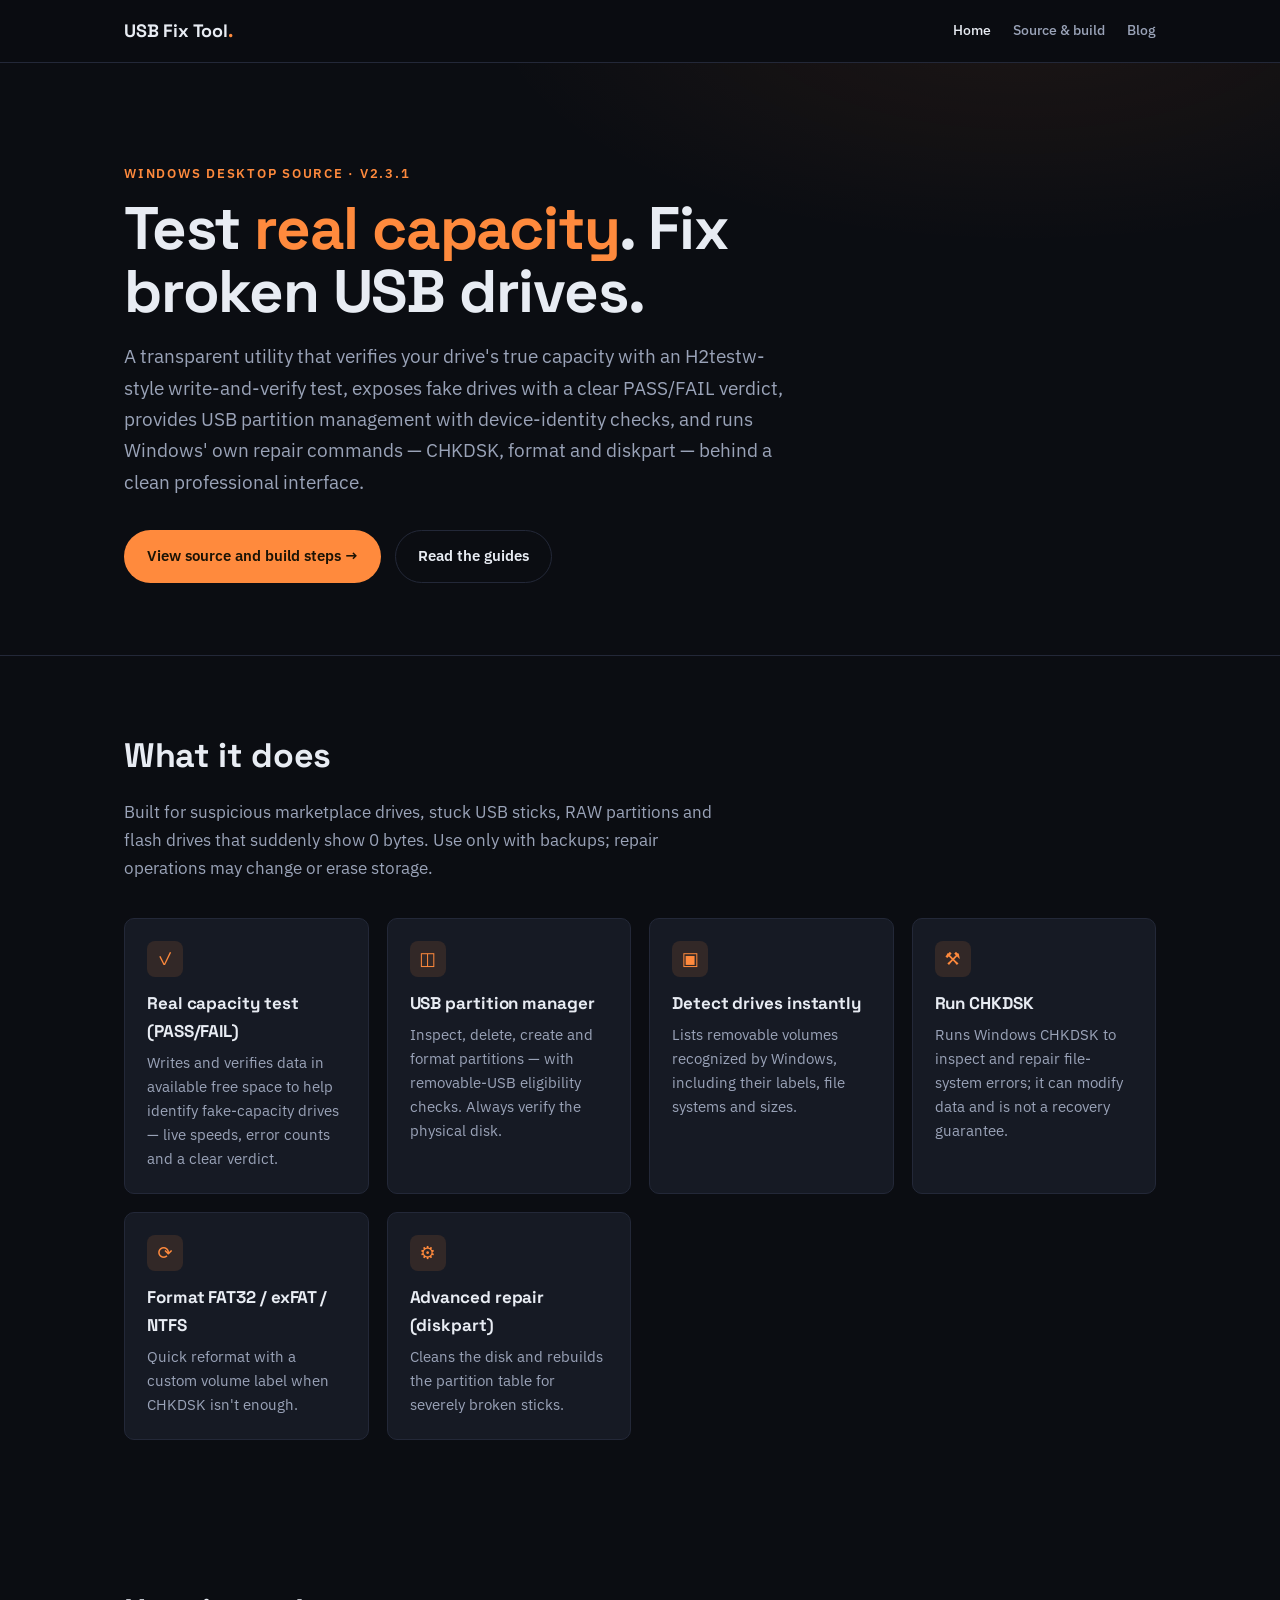
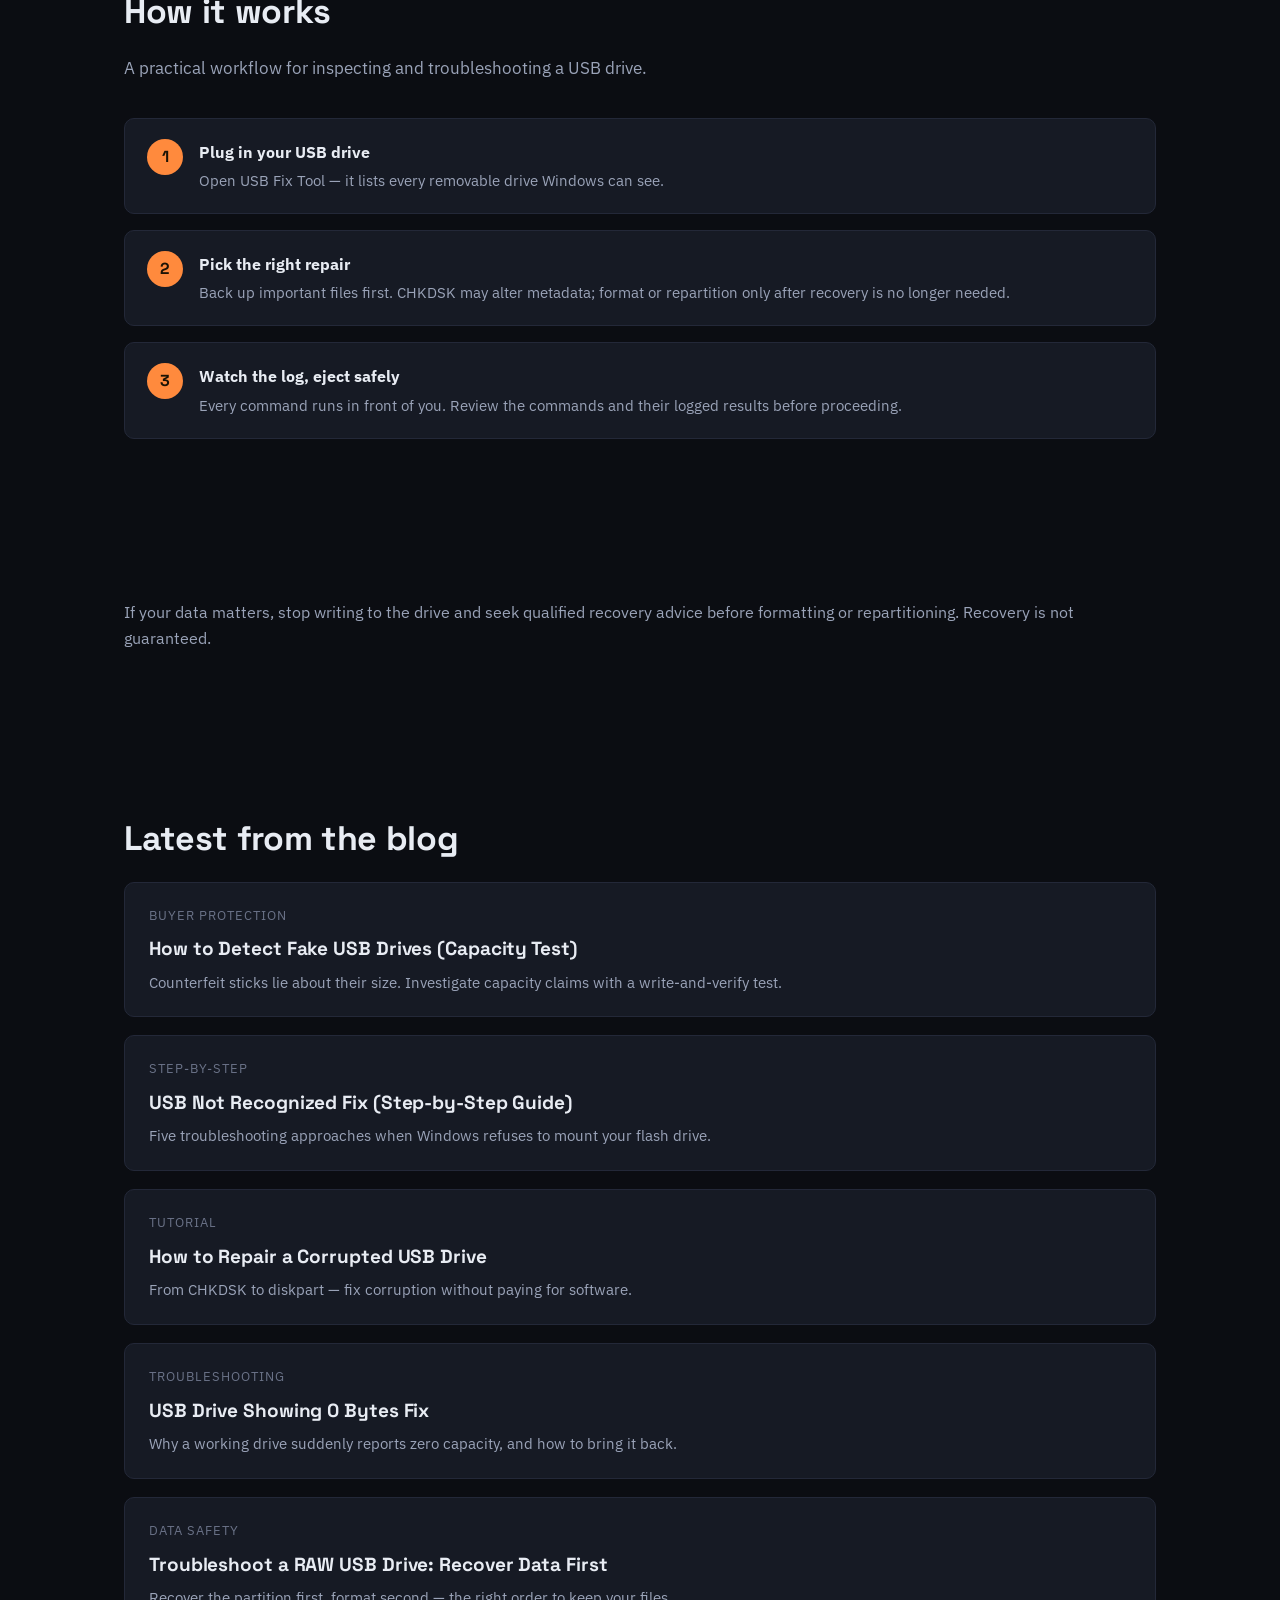
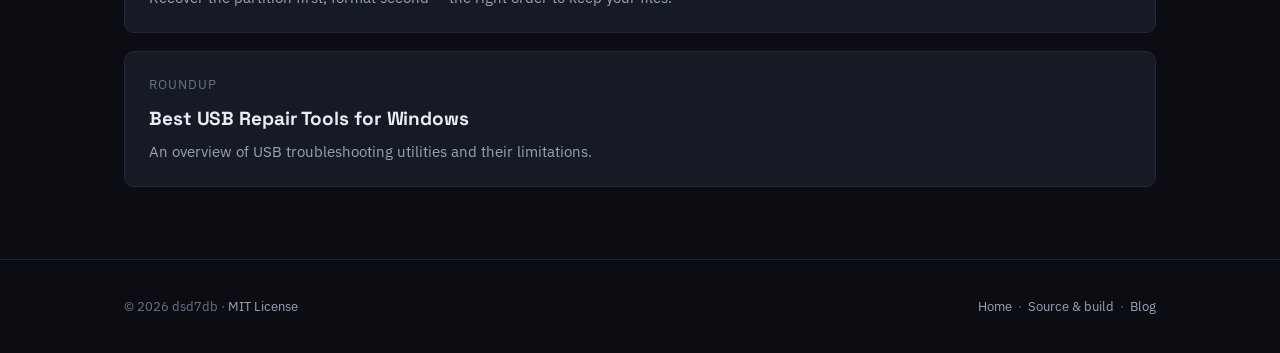
==== commit 58e7e663: "docs: add MIT license and update project attribution" ====
--- a/usb-fix-tool/website/index.html
+++ b/usb-fix-tool/website/index.html
@@ -181,7 +181,7 @@
 
 <footer class="site-footer">
   <div class="container">
-    <div>USB Fix Tool — Source and documentation. License not yet declared.</div>
+    <div>© 2026 dsd7db · <a href="https://github.com/dsd7db/usb-fix-tool/blob/main/LICENSE" target="_blank" rel="noopener">MIT License</a></div>
     <div>
       <a href="index.html">Home</a> &nbsp;·&nbsp;
       <a href="download.html">Source &amp; build</a> &nbsp;·&nbsp;
